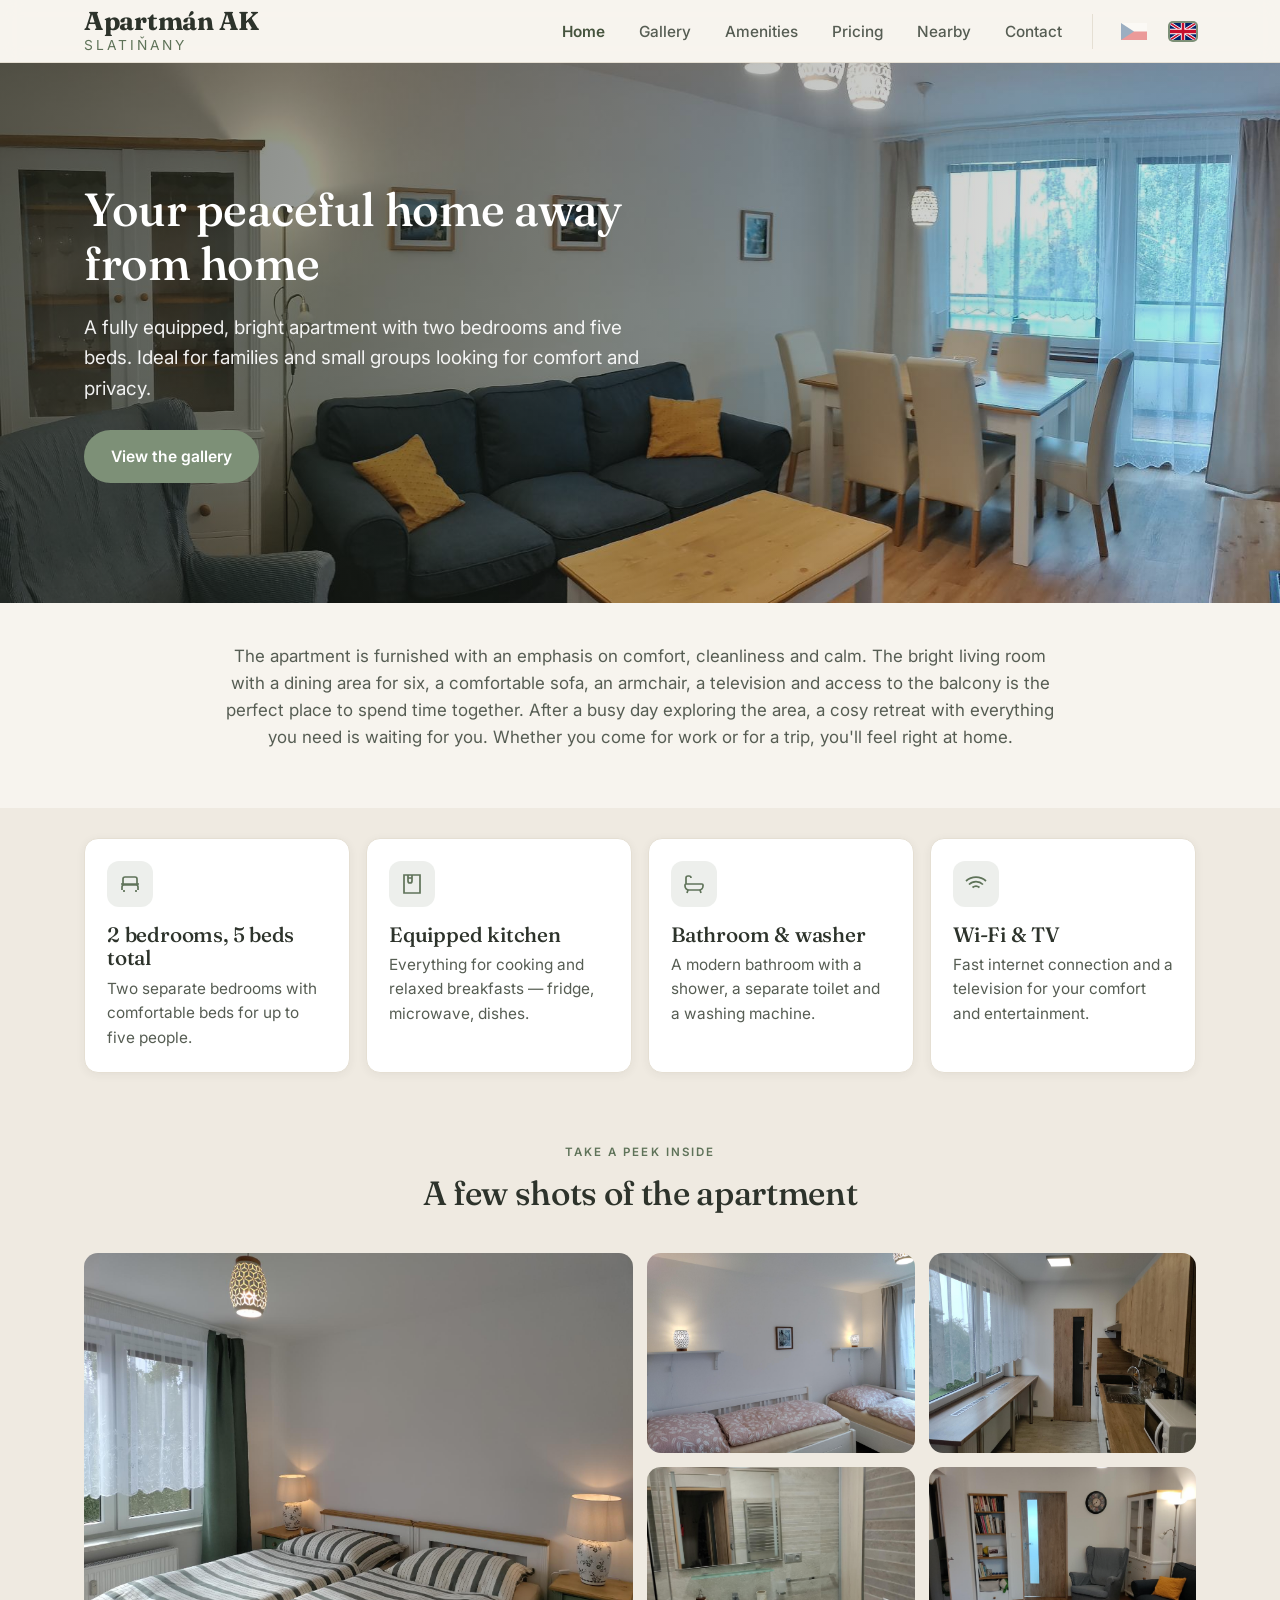
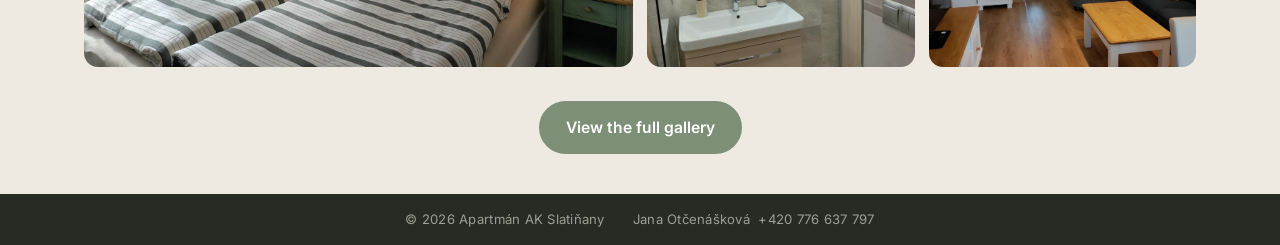
==== en/index.html @ 650f8892 "Add files via upload" ====
<!DOCTYPE html>
<html lang="en">
<head>
  <meta charset="UTF-8" />
  <meta name="viewport" content="width=device-width, initial-scale=1.0" />
  <title>Apartmán AK Slatiňany — fully equipped apartment for short stays</title>
  <meta name="description" content="Apartmán AK Slatiňany — a fully equipped apartment with two bedrooms (5 beds), a kitchen, a bathroom and a balcony. Ideal for short-term stays in Slatiňany." />
  <link rel="preconnect" href="https://fonts.googleapis.com" />
  <link rel="preconnect" href="https://fonts.gstatic.com" crossorigin />
  <link href="https://fonts.googleapis.com/css2?family=Fraunces:opsz,wght@9..144,400;9..144,500;9..144,600&family=Inter:wght@400;500;600&display=swap" rel="stylesheet" />
  <link rel="stylesheet" href="../css/style.css?v=6" />
</head>
<body>

  <!-- Header -->
  <header class="site-header">
    <div class="container">
      <nav class="nav" aria-label="Main navigation">
        <a href="index.html" class="brand">
          <span class="brand__name">Apartmán AK</span>
          <span class="brand__sub">Slatiňany</span>
        </a>
        <button class="nav__toggle" aria-label="Open menu" aria-expanded="false">
          <span></span><span></span><span></span>
        </button>
        <ul class="nav__links">
          <li><a href="index.html" class="is-active">Home</a></li>
          <li><a href="galerie.html">Gallery</a></li>
          <li><a href="vybaveni.html">Amenities</a></li>
          <li><a href="cenik.html">Pricing</a></li>
          <li><a href="okoli.html">Nearby</a></li>
          <li><a href="kontakt.html">Contact</a></li>
          <li class="nav__lang">
            <a class="lang-flag" href="../index.html" title="Čeština" aria-label="Přepnout do češtiny"><svg class="flag" viewBox="0 0 6 4" preserveAspectRatio="none" aria-hidden="true"><path fill="#fff" d="M0 0h6v2H0z"/><path fill="#d7141a" d="M0 2h6v2H0z"/><path fill="#11457e" d="M0 0l3 2-3 2z"/></svg></a>
            <span class="lang-flag is-active" title="English" aria-label="English"><svg class="flag" viewBox="0 0 60 30" preserveAspectRatio="none" aria-hidden="true"><rect width="60" height="30" fill="#012169"/><path d="M0 0l60 30M60 0L0 30" stroke="#fff" stroke-width="6"/><path d="M0 0l60 30M60 0L0 30" stroke="#c8102e" stroke-width="3"/><path d="M30 0v30M0 15h60" stroke="#fff" stroke-width="10"/><path d="M30 0v30M0 15h60" stroke="#c8102e" stroke-width="6"/></svg></span>
          </li>
        </ul>
      </nav>
    </div>
  </header>

  <!-- Hero -->
  <section class="hero">
    <div class="hero__bg">
      <img src="../fotky/IMG_20260723_090541.jpg" alt="Bright living room with a sofa and dining area in Apartmán AK Slatiňany" />
    </div>
    <div class="container">
      <div class="hero__inner">
        <h1>Your peaceful home away from home</h1>
        <p>A fully equipped, bright apartment with two bedrooms and five beds. Ideal for families and small groups looking for comfort and privacy.</p>
        <div class="btn-row" style="margin-top: 26px;">
          <a href="galerie.html" class="btn btn--primary">View the gallery</a>
        </div>
      </div>
    </div>
  </section>

  <!-- Welcome -->
  <section class="section">
    <div class="container center">
      <p class="lead" style="max-width: 76ch;">The apartment is furnished with an emphasis on comfort, cleanliness and calm. The bright living room with a dining area for six, a comfortable sofa, an armchair, a television and access to the balcony is the perfect place to spend time together. After a busy day exploring the area, a cosy retreat with everything you need is waiting for you. Whether you come for work or for a trip, you'll feel right at home.</p>
    </div>
  </section>

  <!-- Highlights -->
  <section class="section section--alt section--tight">
    <div class="container">
      <div class="features">
        <div class="feature">
          <div class="feature__icon">
            <svg viewBox="0 0 24 24" fill="none" stroke="currentColor" stroke-width="1.7"><path d="M3 12h18M5 12V7a2 2 0 0 1 2-2h10a2 2 0 0 1 2 2v5M4 18v-3a2 2 0 0 1 2-2h12a2 2 0 0 1 2 2v3M6 18v2M18 18v2"/></svg>
          </div>
          <h3>2 bedrooms, 5 beds total</h3>
          <p>Two separate bedrooms with comfortable beds for up to five people.</p>
        </div>
        <div class="feature">
          <div class="feature__icon">
            <svg viewBox="0 0 24 24" fill="none" stroke="currentColor" stroke-width="1.7"><path d="M4 3h16v18H4zM8 3v6M8 6h4M8 9a2 2 0 0 0 4 0V3"/></svg>
          </div>
          <h3>Equipped kitchen</h3>
          <p>Everything for cooking and relaxed breakfasts — fridge, microwave, dishes.</p>
        </div>
        <div class="feature">
          <div class="feature__icon">
            <svg viewBox="0 0 24 24" fill="none" stroke="currentColor" stroke-width="1.7"><path d="M4 12V6a2 2 0 0 1 2-2h1a2 2 0 0 1 2 2M4 12h16a1 1 0 0 1 1 1v1a4 4 0 0 1-4 4H7a4 4 0 0 1-4-4v-1a1 1 0 0 1 1-1ZM6 18l-1 3M18 18l1 3"/></svg>
          </div>
          <h3>Bathroom &amp; washer</h3>
          <p>A modern bathroom with a shower, a separate toilet and a washing machine.</p>
        </div>
        <div class="feature">
          <div class="feature__icon">
            <svg viewBox="0 0 24 24" fill="none" stroke="currentColor" stroke-width="1.7"><path d="M5 12.5a10 10 0 0 1 14 0M8.5 15.5a5.5 5.5 0 0 1 7 0M12 18.5h.01M2 9a15 15 0 0 1 20 0"/></svg>
          </div>
          <h3>Wi-Fi &amp; TV</h3>
          <p>Fast internet connection and a television for your comfort and entertainment.</p>
        </div>
      </div>
    </div>
  </section>

  <!-- Photo teaser -->
  <section class="section section--alt">
    <div class="container">
      <div class="center" style="margin-bottom: 40px;">
        <p class="eyebrow">Take a peek inside</p>
        <h2>A few shots of the apartment</h2>
      </div>
      <div class="teaser-grid">
        <a href="galerie.html" class="wide tall"><img src="../fotky/IMG_20260723_090029.jpg" alt="Bedroom with a double bed" /></a>
        <a href="galerie.html"><img src="../fotky/IMG_20260723_085509.jpg" alt="Second bedroom" /></a>
        <a href="galerie.html"><img src="../fotky/IMG_20260723_090947.jpg" alt="Equipped kitchen" /></a>
        <a href="galerie.html"><img src="../fotky/IMG_20260723_091355.jpg" alt="Bathroom" /></a>
        <a href="galerie.html"><img src="../fotky/IMG_20260723_090735.jpg" alt="Living room with a bookcase" /></a>
      </div>
      <div class="center" style="margin-top: 34px;">
        <a href="galerie.html" class="btn btn--primary">View the full gallery</a>
      </div>
    </div>
  </section>

  <div class="copyright-bar"><span class="cb-brand">© <span id="year">2026</span> Apartmán AK Slatiňany</span><span class="cb-tel">Jana Otčenášková&nbsp;&nbsp;+420 776 637 797</span></div>

  <script src="../js/main.js"></script>
</body>
</html>
---- css/style.css ----
/* =========================================================
   Apartmán AK Slatiňany — design system
   Šalvějová zelená + krém, moderní a decentní styl
   ========================================================= */

:root {
  /* Barvy */
  --bg:        #f7f4ee;   /* teplá krémová */
  --bg-alt:    #efeae1;   /* jemně tmavší sekce */
  --surface:   #ffffff;
  --ink:       #2d332b;   /* hlavní text – tmavá šedozelená */
  --ink-soft:  #565d53;
  --muted:     #8a8f84;
  --sage:      #7d9077;   /* hlavní akcent */
  --sage-dark: #5f7359;
  --sage-deep: #46543e;   /* text na světlém */
  --sand:      #c3a179;   /* teplý doplněk (dřevo) */
  --line:      #e5dfd3;
  --shadow-sm: 0 2px 10px rgba(45, 51, 43, .06);
  --shadow-md: 0 12px 40px rgba(45, 51, 43, .12);

  /* Typografie */
  --font-head: "Fraunces", Georgia, "Times New Roman", serif;
  --font-body: "Inter", system-ui, -apple-system, "Segoe UI", Roboto, sans-serif;

  /* Layout */
  --maxw: 1160px;
  --radius: 14px;
  --radius-lg: 22px;
}

/* ---------- Reset / základ ---------- */
*, *::before, *::after { box-sizing: border-box; }
html { scroll-behavior: smooth; -webkit-text-size-adjust: 100%; }
body {
  margin: 0;
  font-family: var(--font-body);
  color: var(--ink);
  background: var(--bg);
  line-height: 1.6;
  font-size: 16.5px;
  -webkit-font-smoothing: antialiased;
}
img { max-width: 100%; display: block; }
a { color: var(--sage-dark); text-decoration: none; transition: color .2s; }
a:hover { color: var(--sage-deep); }

h1, h2, h3, h4 {
  font-family: var(--font-head);
  font-weight: 500;
  line-height: 1.15;
  color: var(--ink);
  margin: 0 0 .5em;
  letter-spacing: -0.01em;
}
h1 { font-size: clamp(1.9rem, 4.2vw, 2.9rem); }
h2 { font-size: clamp(1.5rem, 3vw, 2.1rem); }
h3 { font-size: 1.3rem; }
p { margin: 0 0 1rem; }

.container { width: 100%; max-width: var(--maxw); margin: 0 auto; padding: 0 24px; }

.section { padding: 40px 0; }
.section--alt { background: var(--bg-alt); }
.section--tight { padding: 30px 0; }

.eyebrow {
  font-family: var(--font-body);
  text-transform: uppercase;
  letter-spacing: .18em;
  font-size: .72rem;
  font-weight: 600;
  color: var(--sage-dark);
  margin: 0 0 .8rem;
}
.lead { font-size: 1.06rem; color: var(--ink-soft); max-width: 66ch; }
.center { text-align: center; }
.center .lead { margin-left: auto; margin-right: auto; }

/* ---------- Tlačítka ---------- */
.btn {
  display: inline-flex;
  align-items: center;
  gap: .5em;
  font-family: var(--font-body);
  font-weight: 600;
  font-size: .98rem;
  padding: 13px 26px;
  border-radius: 999px;
  border: 1.5px solid transparent;
  cursor: pointer;
  transition: all .2s ease;
  white-space: nowrap;
}
.btn--primary { background: var(--sage); color: #fff; }
.btn--primary:hover { background: var(--sage-dark); color: #fff; transform: translateY(-1px); box-shadow: var(--shadow-sm); }
.btn--ghost { background: transparent; color: var(--ink); border-color: var(--line); }
.btn--ghost:hover { border-color: var(--sage); color: var(--sage-deep); }
.btn-row { display: flex; flex-wrap: wrap; gap: 14px; }

/* ---------- Hlavička ---------- */
.site-header {
  position: sticky; top: 0; z-index: 100;
  background: rgba(247, 244, 238, .88);
  backdrop-filter: blur(10px);
  border-bottom: 1px solid var(--line);
}
.nav {
  display: flex; align-items: center; justify-content: space-between;
  height: 62px;
}
.brand { display: flex; flex-direction: column; line-height: 1; }
.brand__name { font-family: var(--font-head); font-size: 1.62rem; color: var(--ink); font-weight: 700; letter-spacing: -0.01em; white-space: nowrap; }
.brand__sub { font-size: .86rem; letter-spacing: .22em; text-transform: uppercase; color: var(--sage-dark); margin-top: 4px; }

.nav__links { display: flex; align-items: center; gap: 6px; list-style: none; margin: 0; padding: 0; }
.nav__links a {
  color: var(--ink-soft);
  font-weight: 500;
  font-size: .96rem;
  padding: 9px 14px;
  border-radius: 8px;
  transition: background .2s, color .2s;
}
.nav__links a:hover { background: rgba(125, 144, 119, .12); color: var(--sage-deep); }
.nav__links a.is-active { color: var(--sage-deep); font-weight: 600; }

/* Přepínač jazyků */
.nav__lang { display: flex; align-items: center; gap: 9px; margin-left: 10px; padding-left: 14px; border-left: 1px solid var(--line); }
.lang-flag { display: inline-flex; line-height: 0; border-radius: 3px; overflow: hidden; opacity: .4; transition: opacity .2s, transform .2s, box-shadow .2s; }
.lang-flag:hover { opacity: 1; transform: translateY(-1px); }
.lang-flag.is-active { opacity: 1; box-shadow: 0 0 0 2px var(--sage); }
.lang-flag .flag { display: block; width: 26px; height: 17px; }

.nav__toggle {
  display: none;
  background: none; border: 0; cursor: pointer;
  width: 44px; height: 44px; padding: 10px;
}
.nav__toggle span { display: block; height: 2px; background: var(--ink); margin: 5px 0; transition: .3s; border-radius: 2px; }
.nav.is-open .nav__toggle span:nth-child(1) { transform: translateY(7px) rotate(45deg); }
.nav.is-open .nav__toggle span:nth-child(2) { opacity: 0; }
.nav.is-open .nav__toggle span:nth-child(3) { transform: translateY(-7px) rotate(-45deg); }

/* ---------- Hero ---------- */
.hero { position: relative; min-height: 60vh; display: flex; align-items: center; }
.hero__bg { position: absolute; inset: 0; z-index: 0; }
.hero__bg img { width: 100%; height: 100%; object-fit: cover; }
.hero__bg::after {
  content: ""; position: absolute; inset: 0;
  background: linear-gradient(100deg, rgba(30,36,28,.62) 0%, rgba(30,36,28,.28) 55%, rgba(30,36,28,.05) 100%);
}
.hero__inner { position: relative; z-index: 1; color: #fff; padding: 54px 0; max-width: 640px; }
.hero__inner .eyebrow { color: #d8e0d2; }
.hero h1 { color: #fff; }
.hero p { color: rgba(255,255,255,.92); font-size: 1.18rem; max-width: 48ch; }

/* Menší hero pro vnitřní stránky */
.pagehead { background: var(--bg-alt); border-bottom: 1px solid var(--line); padding: 26px 0 22px; }
.pagehead .lead { margin-top: .4rem; }

/* ---------- Prvky / vlastnosti ---------- */
.features { display: grid; grid-template-columns: repeat(auto-fit, minmax(230px, 1fr)); gap: 16px; }
.feature {
  background: var(--surface);
  border: 1px solid var(--line);
  border-radius: var(--radius);
  padding: 22px;
  box-shadow: var(--shadow-sm);
  transition: transform .2s, box-shadow .2s;
}
.feature:hover { transform: translateY(-3px); box-shadow: var(--shadow-md); }
.feature__icon {
  width: 46px; height: 46px; border-radius: 12px;
  background: rgba(125,144,119,.14); color: var(--sage-dark);
  display: grid; place-items: center; margin-bottom: 16px;
}
.feature__icon svg { width: 24px; height: 24px; }
.feature h3 { margin-bottom: .3em; }
.feature p { margin: 0; color: var(--ink-soft); font-size: .96rem; }

/* ---------- Dvousloupec (text + obraz) ---------- */
.split { display: grid; grid-template-columns: 1fr 1fr; gap: 40px; align-items: center; }
.split__media img { border-radius: var(--radius-lg); box-shadow: var(--shadow-md); width: 100%; height: 100%; object-fit: cover; max-height: 460px; }
.split--reverse .split__media { order: 2; }

/* ---------- Náhledová mřížka fotek ---------- */
.teaser-grid { display: grid; grid-template-columns: repeat(4, 1fr); grid-auto-rows: 200px; gap: 14px; }
.teaser-grid a { border-radius: var(--radius); overflow: hidden; position: relative; }
.teaser-grid img { width: 100%; height: 100%; object-fit: cover; transition: transform .5s ease; }
.teaser-grid a:hover img { transform: scale(1.06); }
.teaser-grid a.wide { grid-column: span 2; }
.teaser-grid a.tall { grid-row: span 2; }

/* ---------- Galerie ---------- */
.gallery-filters { display: flex; flex-wrap: wrap; gap: 10px; margin-bottom: 34px; }
.filter-btn {
  font-family: var(--font-body); font-weight: 500; font-size: .92rem;
  padding: 9px 18px; border-radius: 999px;
  border: 1.5px solid var(--line); background: var(--surface); color: var(--ink-soft);
  cursor: pointer; transition: all .2s;
}
.filter-btn:hover { border-color: var(--sage); color: var(--sage-deep); }
.filter-btn.is-active { background: var(--sage); border-color: var(--sage); color: #fff; }

.gallery-grid { columns: 3; column-gap: 16px; }
.gallery-grid .gitem { break-inside: avoid; margin-bottom: 16px; border-radius: var(--radius); overflow: hidden; cursor: zoom-in; box-shadow: var(--shadow-sm); }
.gallery-grid .gitem img { width: 100%; transition: transform .5s ease, filter .3s; }
.gallery-grid .gitem:hover img { transform: scale(1.04); }

/* Lightbox */
.lightbox {
  position: fixed; inset: 0; z-index: 200;
  background: rgba(24, 28, 22, .92);
  display: none; align-items: center; justify-content: center;
  padding: 30px;
}
.lightbox.is-open { display: flex; }
.lightbox img { max-width: 92vw; max-height: 86vh; border-radius: 10px; box-shadow: 0 20px 60px rgba(0,0,0,.5); }
.lightbox__close, .lightbox__nav {
  position: absolute; background: rgba(255,255,255,.12); color: #fff;
  border: 0; cursor: pointer; border-radius: 999px;
  width: 52px; height: 52px; font-size: 1.6rem; line-height: 1;
  display: grid; place-items: center; transition: background .2s;
}
.lightbox__close:hover, .lightbox__nav:hover { background: rgba(255,255,255,.28); }
.lightbox__close { top: 22px; right: 22px; }
.lightbox__nav { top: 50%; transform: translateY(-50%); }
.lightbox__nav--prev { left: 22px; }
.lightbox__nav--next { right: 22px; }
.lightbox__counter { position: absolute; bottom: 24px; left: 50%; transform: translateX(-50%); color: rgba(255,255,255,.8); font-size: .9rem; letter-spacing: .05em; }

/* ---------- Tabulky (ceník) ---------- */
.pricing-note {
  background: rgba(125,144,119,.1);
  border: 1px solid rgba(125,144,119,.3);
  border-radius: var(--radius);
  padding: 18px 22px; margin-bottom: 30px; color: var(--ink-soft); font-size: .96rem;
}
.table-wrap { overflow-x: auto; border-radius: var(--radius); border: 1px solid var(--line); box-shadow: var(--shadow-sm); }
table.price { width: 100%; border-collapse: collapse; background: var(--surface); min-width: 480px; }
table.price th, table.price td { padding: 10px 15px; text-align: left; border-bottom: 1px solid var(--line); }
table.price thead th { background: var(--sage); color: #fff; font-weight: 600; font-family: var(--font-body); font-size: .95rem; }
table.price tbody tr:last-child td { border-bottom: 0; }
table.price tbody tr:nth-child(even) { background: #faf8f3; }
table.price td strong { color: var(--sage-deep); }

.info-list { list-style: none; padding: 0; margin: 0; display: grid; gap: 12px; }
.info-list li { display: flex; gap: 12px; align-items: flex-start; }
.info-list li::before { content: "✓"; color: var(--sage); font-weight: 700; flex: none; }

/* ---------- Vybavení (amenity grid) ---------- */
.amenities { display: grid; grid-template-columns: repeat(auto-fill, minmax(168px, 1fr)); gap: 9px; }
.amenity { display: flex; align-items: center; gap: 10px; background: var(--surface); border: 1px solid var(--line); border-radius: 10px; padding: 10px 13px; box-shadow: var(--shadow-sm); }
.amenity svg { width: 19px; height: 19px; color: var(--sage-dark); flex: none; }
.amenity span { font-weight: 500; font-size: .85rem; }
.amenity-group { margin-bottom: 16px; }
.amenity-group h3 { color: var(--sage-deep); font-size: 1.12rem; margin-bottom: 9px; padding-bottom: 5px; border-bottom: 2px solid var(--line); }

/* ---------- Okolí (tipy) ---------- */
.tips { display: grid; grid-template-columns: repeat(auto-fill, minmax(280px, 1fr)); gap: 22px; }
.tip { background: var(--surface); border: 1px solid var(--line); border-radius: var(--radius); overflow: hidden; box-shadow: var(--shadow-sm); transition: transform .2s, box-shadow .2s; display: flex; flex-direction: column; }
.tip:hover { transform: translateY(-3px); box-shadow: var(--shadow-md); }
.tip__media { aspect-ratio: 16 / 10; overflow: hidden; background: var(--bg-alt); }
.tip__media img { width: 100%; height: 100%; object-fit: cover; transition: transform .5s ease; }
.tip:hover .tip__media img { transform: scale(1.05); }
.tip__body { padding: 22px 24px; }
.tip__dist { font-size: .8rem; text-transform: uppercase; letter-spacing: .1em; color: var(--sage-dark); font-weight: 600; }
.tip h3 { margin: 6px 0 8px; }
.tip p { margin: 0; color: var(--ink-soft); font-size: .95rem; }
.tip__link { display: inline-block; margin-top: 12px; font-weight: 600; font-size: .9rem; color: var(--sage-dark); }
.tip__link:hover { color: var(--sage-deep); }
.photo-credits { margin-top: 46px; padding-top: 24px; border-top: 1px solid var(--line); font-size: .78rem; color: var(--muted); line-height: 1.9; }
.photo-credits h4 { font-family: var(--font-body); font-size: .78rem; text-transform: uppercase; letter-spacing: .1em; color: var(--ink-soft); margin-bottom: 8px; }
.photo-credits a { color: var(--muted); text-decoration: underline; }
.photo-credits a:hover { color: var(--sage-deep); }

/* ---------- Kontakt ---------- */
.contact-grid { display: grid; grid-template-columns: 1fr 1.2fr; gap: 32px; align-items: start; }
.contact-card { background: var(--surface); border: 1px solid var(--line); border-radius: var(--radius-lg); padding: 24px 26px; box-shadow: var(--shadow-sm); }
.contact-item { display: flex; gap: 14px; align-items: flex-start; padding: 11px 0; border-bottom: 1px solid var(--line); }
.contact-item:last-child { border-bottom: 0; }
.contact-item svg { width: 24px; height: 24px; color: var(--sage-dark); flex: none; margin-top: 3px; }
.contact-item .label { font-size: .78rem; text-transform: uppercase; letter-spacing: .1em; color: var(--muted); margin-bottom: 2px; }
.contact-item .value { font-size: 1.08rem; font-weight: 500; color: var(--ink); }
/* Poptávkový formulář */
.form-wrap { max-width: 780px; margin: 0 auto; }
.inquiry-form { margin-top: 22px; background: var(--surface); border: 1px solid var(--line); border-radius: var(--radius-lg); padding: 28px; box-shadow: var(--shadow-sm); }
.form-grid { display: grid; grid-template-columns: 1fr 1fr; gap: 15px 18px; }
.field { display: flex; flex-direction: column; }
.field--full { grid-column: 1 / -1; }
.field label { font-size: .8rem; font-weight: 600; color: var(--ink-soft); margin-bottom: 6px; }
.field input, .field textarea {
  font-family: var(--font-body); font-size: .95rem; color: var(--ink);
  background: var(--bg); border: 1.5px solid var(--line); border-radius: 9px;
  padding: 10px 12px; transition: border-color .2s; width: 100%;
}
.field input:focus, .field textarea:focus { outline: none; border-color: var(--sage); }
.field textarea { resize: vertical; min-height: 90px; }
.form-note { font-size: .78rem; color: var(--muted); margin-top: 14px; line-height: 1.6; }
.inquiry-form .btn { margin-top: 18px; }
@media (max-width: 620px) { .form-grid { grid-template-columns: 1fr; } }

.map-embed { border-radius: var(--radius-lg); overflow: hidden; box-shadow: var(--shadow-md); border: 1px solid var(--line); }
.map-embed iframe { display: block; width: 100%; height: 100%; min-height: 360px; border: 0; }

/* ---------- CTA pruh ---------- */
.cta {
  background: linear-gradient(120deg, var(--sage-dark), var(--sage-deep));
  color: #fff; border-radius: var(--radius-lg); padding: 56px; text-align: center;
}
.cta h2 { color: #fff; }
.cta p { color: rgba(255,255,255,.9); max-width: 52ch; margin-left: auto; margin-right: auto; }
.cta .btn--primary { background: #fff; color: var(--sage-deep); }
.cta .btn--primary:hover { background: #f0efe9; color: var(--sage-deep); }

/* ---------- Patička ---------- */
.site-footer { background: #262b23; color: #c9cdc3; padding: 56px 0 30px; }
.site-footer a { color: #d6dccd; }
.site-footer a:hover { color: #fff; }
.footer-grid { display: grid; grid-template-columns: 1.4fr 1fr 1fr; gap: 36px; margin-bottom: 36px; }
.footer-grid h4 { color: #fff; font-family: var(--font-body); font-size: .85rem; text-transform: uppercase; letter-spacing: .1em; margin-bottom: 16px; }
.footer-brand__name { font-family: var(--font-head); font-size: 1.4rem; color: #fff; }
.footer-links { list-style: none; padding: 0; margin: 0; display: grid; gap: 9px; font-size: .95rem; }
.footer-bottom { border-top: 1px solid rgba(255,255,255,.12); padding-top: 22px; font-size: .85rem; color: #9aa093; display: flex; flex-wrap: wrap; gap: 8px 20px; justify-content: space-between; }

/* Tenký proužek s copyrightem */
.copyright-bar { background: #262b23; color: #9aa093; font-size: .82rem; padding: 15px 24px; letter-spacing: .02em; display: flex; flex-wrap: wrap; justify-content: center; align-items: center; gap: 4px 28px; text-align: center; }
.copyright-bar a { color: #c9cdc3; }
.copyright-bar a:hover { color: #fff; }

/* ---------- Responsivita ---------- */
@media (max-width: 900px) {
  .split { grid-template-columns: 1fr; gap: 30px; }
  .split--reverse .split__media { order: 0; }
  .contact-grid { grid-template-columns: 1fr; gap: 28px; }
  .gallery-grid { columns: 2; }
  .footer-grid { grid-template-columns: 1fr 1fr; }
  .teaser-grid { grid-auto-rows: 160px; }
}

@media (max-width: 860px) {
  .nav__toggle { display: block; }
  .nav__links {
    position: absolute; top: 62px; left: 0; right: 0;
    flex-direction: column; align-items: stretch; gap: 0;
    background: var(--bg); border-bottom: 1px solid var(--line);
    padding: 10px 16px 18px;
    display: none;
    box-shadow: var(--shadow-md);
  }
  .nav.is-open .nav__links { display: flex; }
  .nav__links a { padding: 13px 12px; border-radius: 8px; }
  .nav__lang { border-left: 0; margin-left: 0; padding-left: 12px; padding-top: 8px; }
}

@media (max-width: 720px) {
  .cta { padding: 40px 24px; }
  .teaser-grid { grid-template-columns: 1fr 1fr; }
  .teaser-grid a.wide { grid-column: span 2; }
}

@media (max-width: 520px) {
  body { font-size: 16px; }
  .gallery-grid { columns: 1; }
  .footer-grid { grid-template-columns: 1fr; }
  .hero { min-height: 70vh; }
}
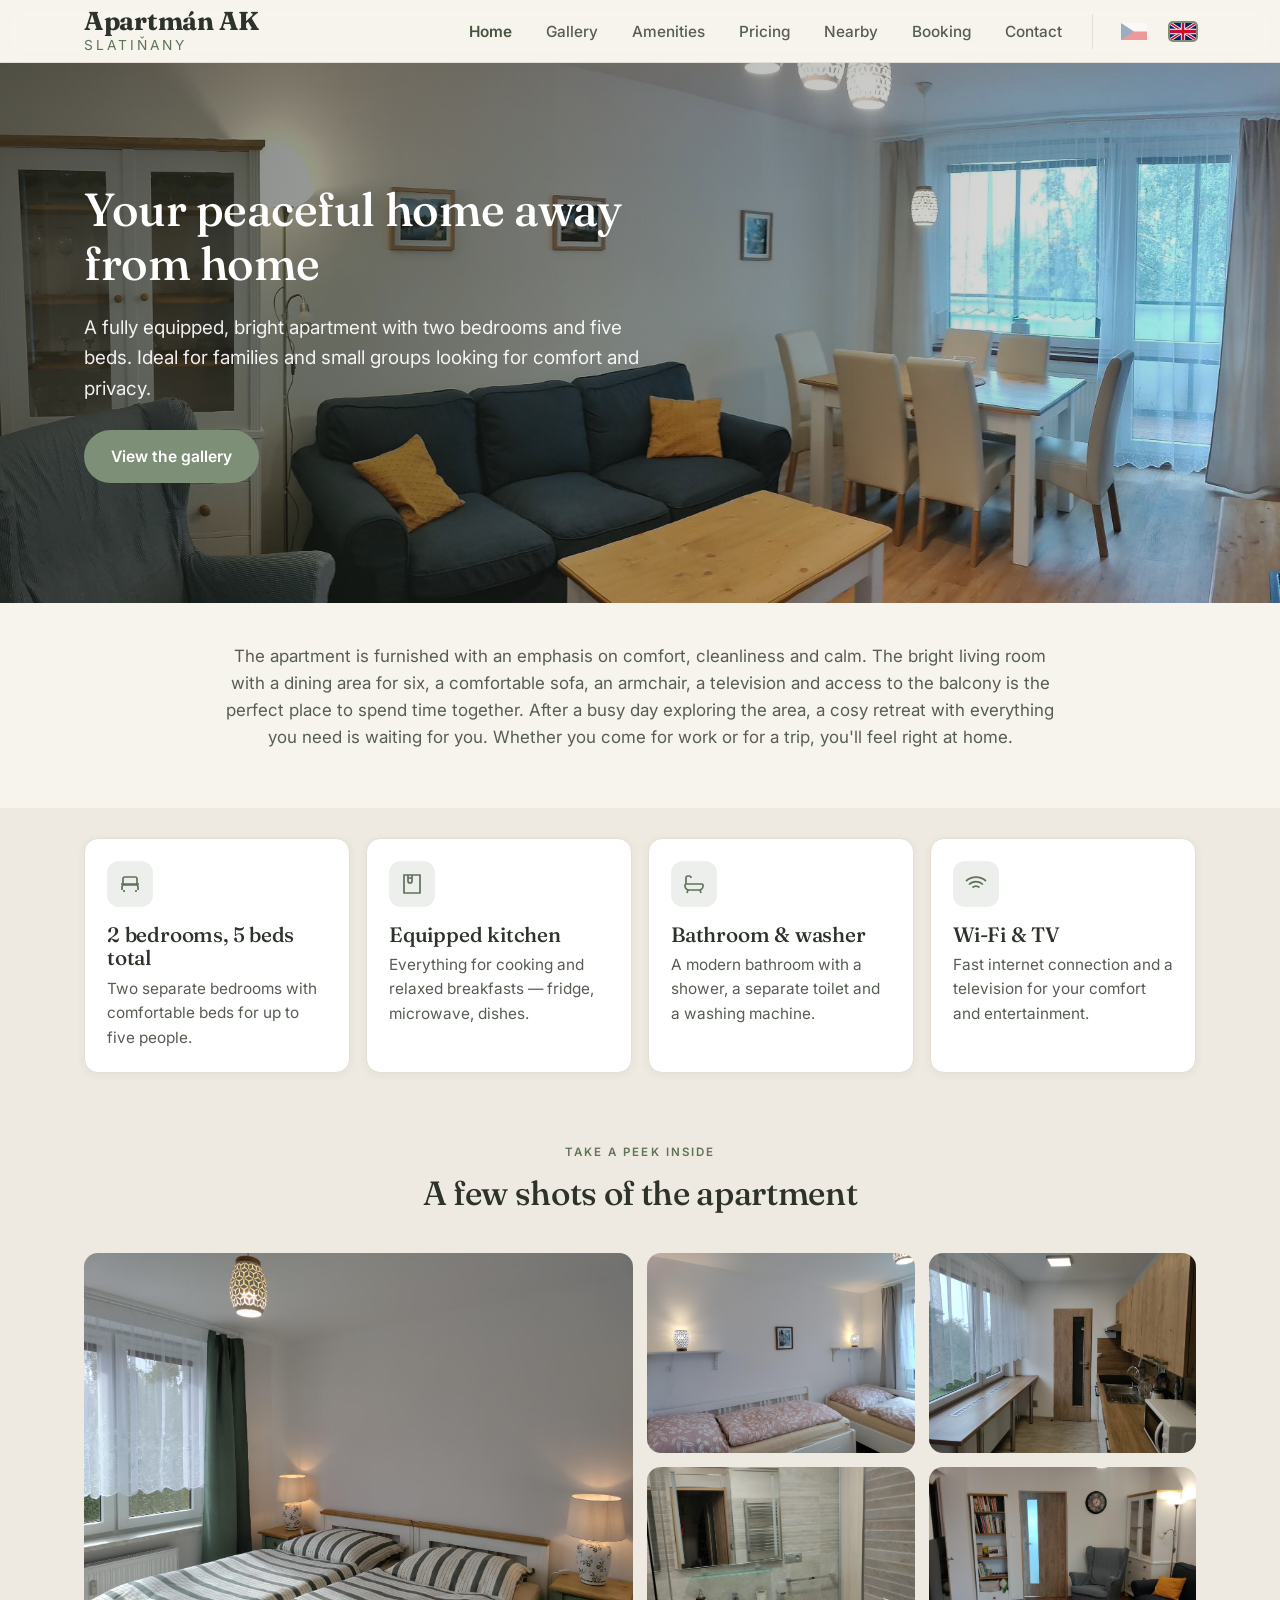
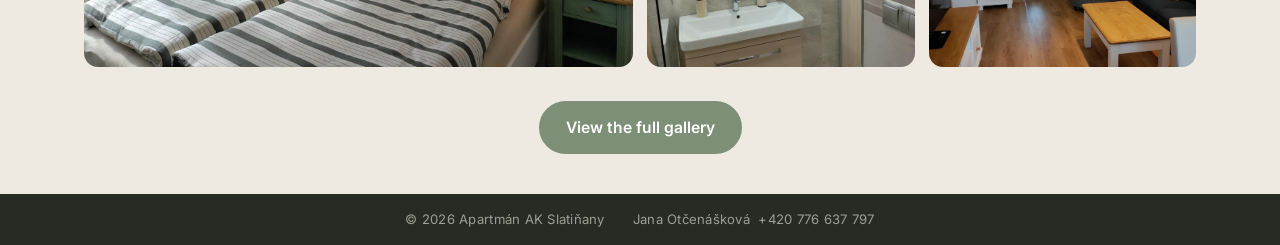
==== commit 49dd6769: "Nová stránka Rezervace (kalendář + formulář), Kontakt jen údaje a mapa Co-Authored-By: Claude Opus 4" ====
--- a/en/index.html
+++ b/en/index.html
@@ -8,7 +8,7 @@
   <link rel="preconnect" href="https://fonts.googleapis.com" />
   <link rel="preconnect" href="https://fonts.gstatic.com" crossorigin />
   <link href="https://fonts.googleapis.com/css2?family=Fraunces:opsz,wght@9..144,400;9..144,500;9..144,600&family=Inter:wght@400;500;600&display=swap" rel="stylesheet" />
-  <link rel="stylesheet" href="../css/style.css?v=6" />
+  <link rel="stylesheet" href="../css/style.css?v=7" />
 </head>
 <body>
 
@@ -29,6 +29,7 @@
           <li><a href="vybaveni.html">Amenities</a></li>
           <li><a href="cenik.html">Pricing</a></li>
           <li><a href="okoli.html">Nearby</a></li>
+          <li><a href="rezervace.html">Booking</a></li>
           <li><a href="kontakt.html">Contact</a></li>
           <li class="nav__lang">
             <a class="lang-flag" href="../index.html" title="Čeština" aria-label="Přepnout do češtiny"><svg class="flag" viewBox="0 0 6 4" preserveAspectRatio="none" aria-hidden="true"><path fill="#fff" d="M0 0h6v2H0z"/><path fill="#d7141a" d="M0 2h6v2H0z"/><path fill="#11457e" d="M0 0l3 2-3 2z"/></svg></a>
--- a/css/style.css
+++ b/css/style.css
@@ -304,6 +304,11 @@
 .map-embed { border-radius: var(--radius-lg); overflow: hidden; box-shadow: var(--shadow-md); border: 1px solid var(--line); }
 .map-embed iframe { display: block; width: 100%; height: 100%; min-height: 360px; border: 0; }
 
+/* Kalendář dostupnosti */
+.calendar-embed { max-width: 840px; margin: 0 auto; border: 1px solid var(--line); border-radius: var(--radius-lg); overflow: hidden; box-shadow: var(--shadow-sm); background: var(--surface); }
+.calendar-embed iframe { display: block; width: 100%; height: 600px; border: 0; }
+@media (max-width: 560px) { .calendar-embed iframe { height: 520px; } }
+
 /* ---------- CTA pruh ---------- */
 .cta {
   background: linear-gradient(120deg, var(--sage-dark), var(--sage-deep));
@@ -339,7 +344,7 @@
   .teaser-grid { grid-auto-rows: 160px; }
 }
 
-@media (max-width: 860px) {
+@media (max-width: 920px) {
   .nav__toggle { display: block; }
   .nav__links {
     position: absolute; top: 62px; left: 0; right: 0;
